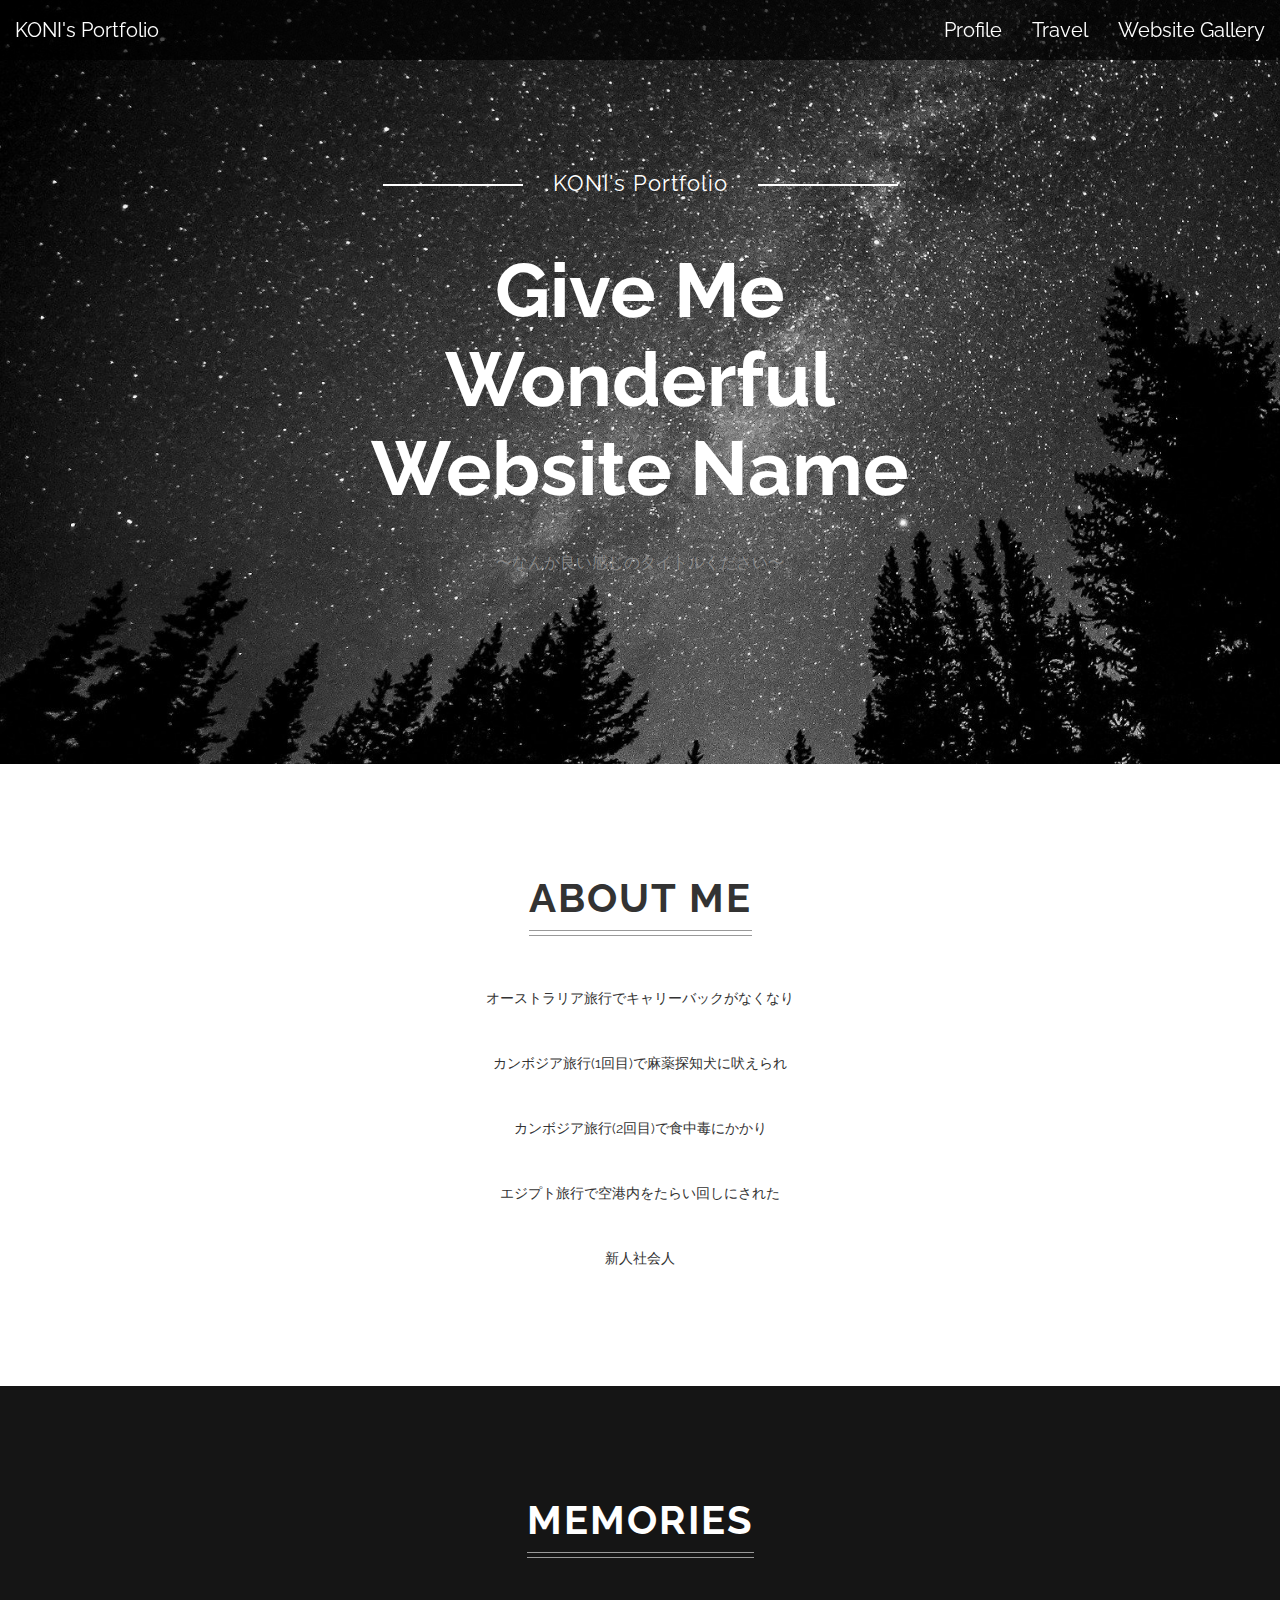
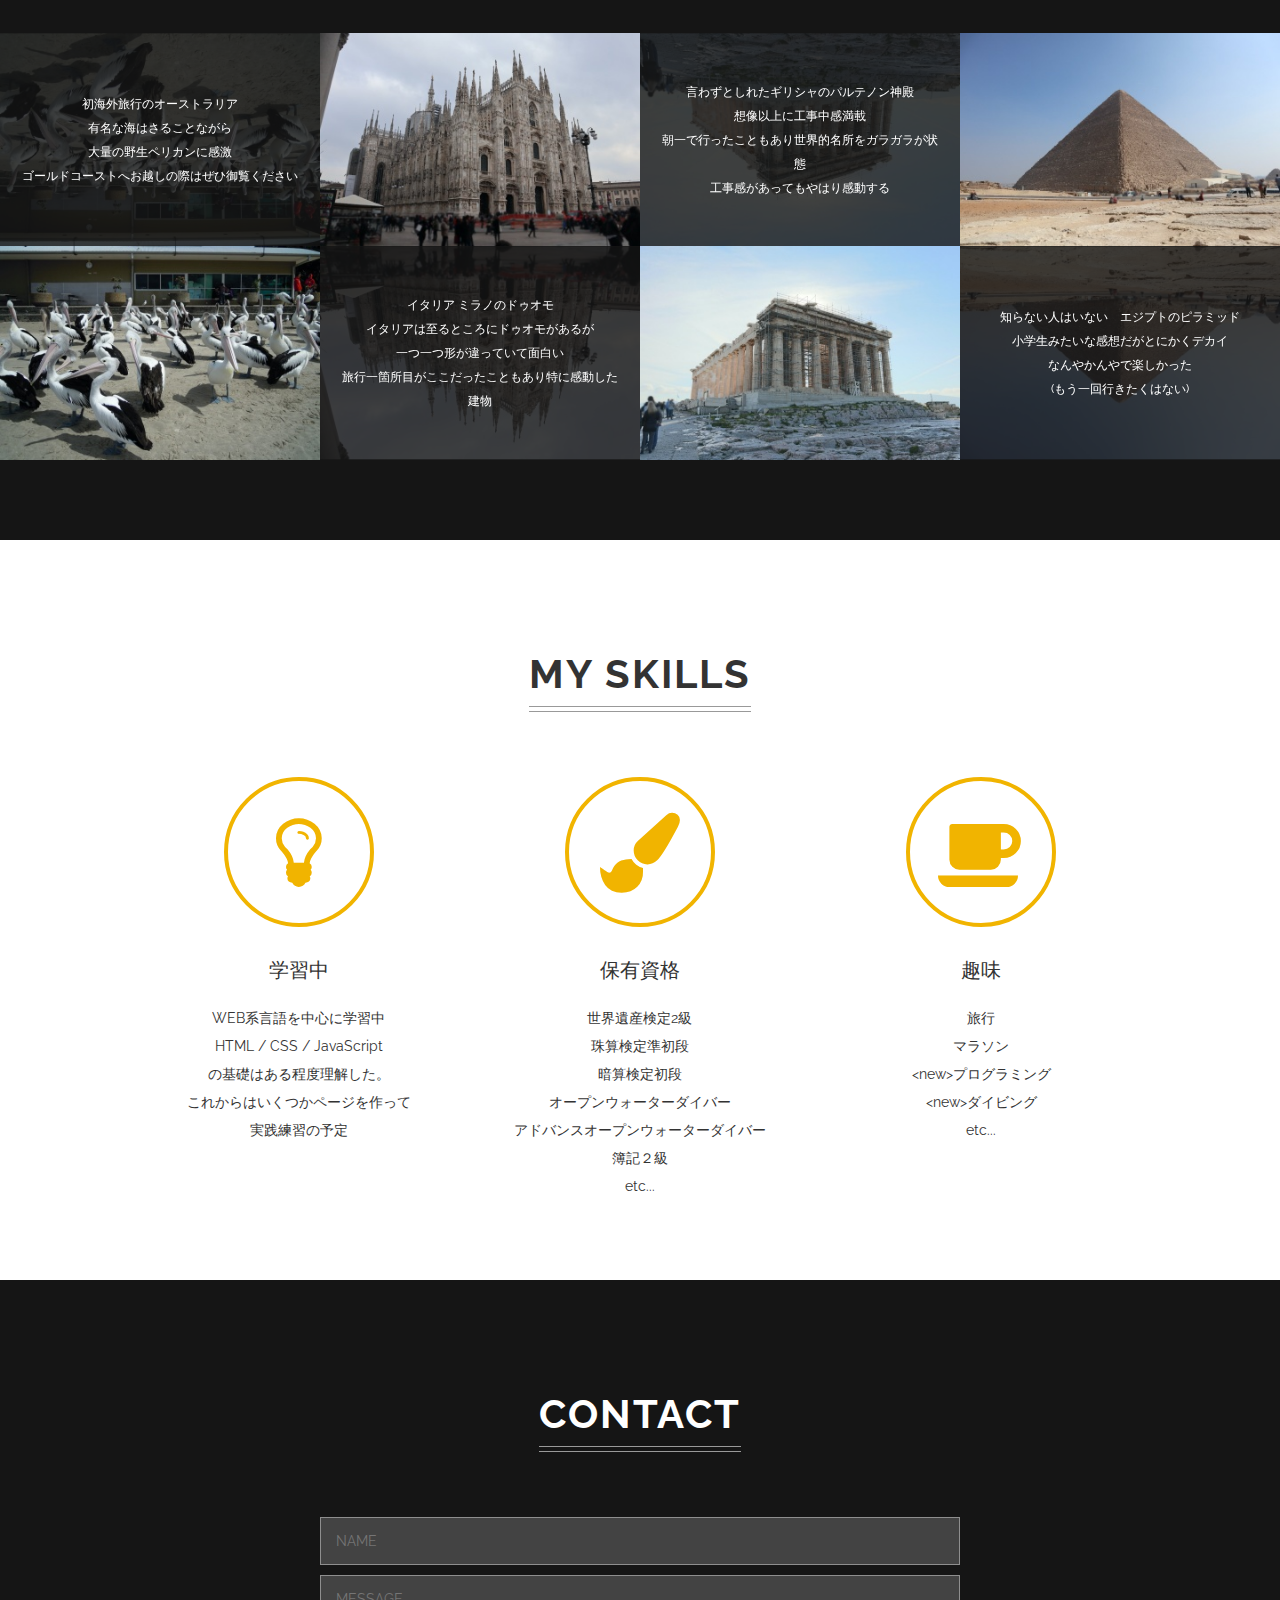
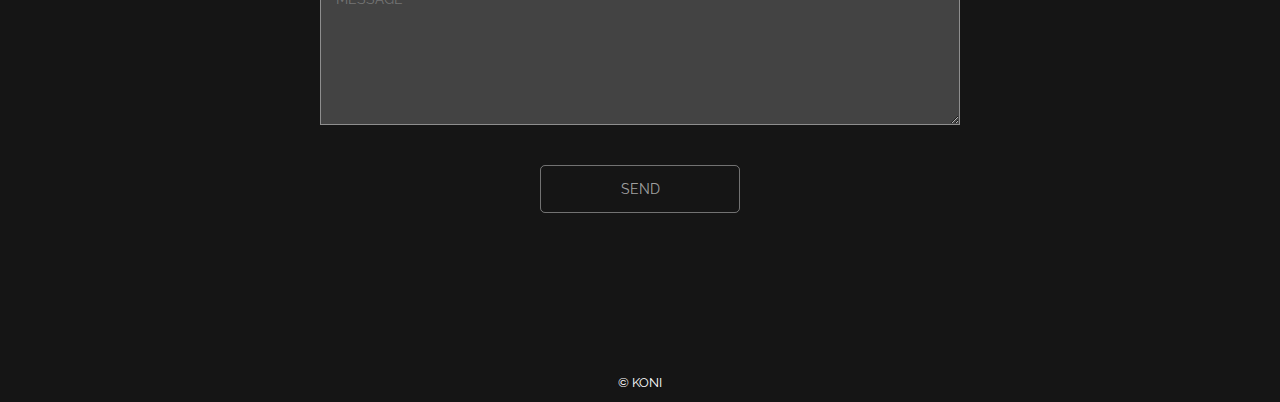
==== index.html @ f0a4b266 "Add files via upload" ====
<!DOCTYPE html>
<html lang="ja">

<head>
  <meta charset="UTF-8">
  <meta name="viewport" content="width=device-width, initial-scale=1.0">
  <title>KONI's Portfolio</title>
  <link rel="stylesheet" href="https://fonts.googleapis.com/css2?family=Raleway:wght@400;700&display=swap">
  <link rel="stylesheet" href="https://maxcdn.bootstrapcdn.com/font-awesome/4.3.0/css/font-awesome.min.css">
  <link rel="stylesheet" href="./css/normalize.css">
  <link rel="stylesheet" href="./css/style.css">
</head>

<body>
  <header class="header">
    <a class="title">KONI's Portfolio</a>
    <div class="menu">
    <a class="profile" href="#">Profile</a>
    <a class="profile" href="#">Travel</a>
    <a class="profile" href="#">Website Gallery</a>
  </div>
  </header>
  <div class="page-title">
    <p class="site-title-sub">KONI's Portfolio</p>
    <h1 class="site-title">Give Me<br>Wonderful<br>Website Name</h1>
    <p class="site-description">〜なんか良い感じのタイトルください〜</p>
  </div>
  <section class="about" id="about">
    <h2 class="heading">ABOUT ME</h2>
    <p class="about-text">オーストラリア旅行でキャリーバックがなくなり</p>
    <p class="about-text">カンボジア旅行(1回目)で麻薬探知犬に吠えられ</p>
    <p class="about-text">カンボジア旅行(2回目)で食中毒にかかり</p>
    <p class="about-text">エジプト旅行で空港内をたらい回しにされた</p>
    <p class="about-text">新人社会人</p>
  </section>
  <section class="works">
    <h2 class="heading">MEMORIES</h2>
    <div class="works-wrapper">
      <div class="work-box australia">
        <img class="work-image" src="images/m-au.jpeg" alt="制作事例1">
        <div class="work-description">
          <div class="work-description-inner">
            <p class="work-text">
              初海外旅行のオーストラリア<br>
              有名な海はさることながら<br>
              大量の野生ペリカンに感激<br>
              ゴールドコーストへお越しの際はぜひ御覧ください
            </p>
          </div>
        </div>
      </div>
      <div class="work-box italy">
        <img class="work-image" src="images/m-it.jpeg" alt="制作事例1">
        <div class="work-description">
          <div class="work-description-inner">
            <p class="work-text">
              イタリア ミラノのドゥオモ<br>
              イタリアは至るところにドゥオモがあるが<br>
              一つ一つ形が違っていて面白い<br>
              旅行一箇所目がここだったこともあり特に感動した建物
            </p>
          </div>
        </div>
      </div>
      <div class="work-box greece">
        <img class="work-image" src="images/m-gr.jpeg" alt="制作事例1">
        <div class="work-description">
          <div class="work-description-inner">
            <p class="work-text">
              言わずとしれたギリシャのパルテノン神殿<br>
              想像以上に工事中感満載<br>
              朝一で行ったこともあり世界的名所をガラガラが状態<br>
              工事感があってもやはり感動する
            </p>
          </div>
        </div>
      </div>
      <div class="work-box egypt">
        <img class="work-image" src="images/m-eg.jpeg" alt="制作事例1">
        <div class="work-description">
          <div class="work-description-inner">
            <p class="work-text">
              知らない人はいない　エジプトのピラミッド<br>
              小学生みたいな感想だがとにかくデカイ<br>
              なんやかんやで楽しかった<br>
              (もう一回行きたくはない)
            </p>
          </div>
        </div>
      </div>
    </div>
  </section>
  <section class="skills">
    <h2 class="heading">MY SKILLS</h2>
    <div class="skills-wrapper">
      <div class="skill-box">
        <i class="skill-icon fa fa-lightbulb-o"></i>
        <div class="skill-title">学習中</div>
        <p class="skill-text">
          WEB系言語を中心に学習中<br>
          HTML / CSS / JavaScript<br>
          の基礎はある程度理解した。<br>
          これからはいくつかページを作って<br>
          実践練習の予定
        </p>
      </div>
      <div class="skill-box">
        <i class="skill-icon fa fa-paint-brush"></i>
        <div class="skill-title">保有資格</div>
        <p class="skill-text">
          世界遺産検定2級<br>
          珠算検定準初段<br>
          暗算検定初段<br>
          オープンウォーターダイバー<br>
          アドバンスオープンウォーターダイバー<br>
          簿記２級<br>
          etc...
        </p>
      </div>
      <div class="skill-box">
        <i class="skill-icon fa fa-coffee"></i>
        <div class="skill-title">趣味</div>
        <p class="skill-text">
          旅行<br>
          マラソン<br>
          &lt;new&gt;プログラミング<br>
          &lt;new&gt;ダイビング<br>
          etc...
        </p>
      </div>
    </div>
  </section>
  <section class="contact" id="contact">
    <h2 class="heading">CONTACT</h2>
    <form class="contact-form">
      <input type="text" name="name" placeholder="NAME">
      <textarea name="message" placeholder="MESSAGE"></textarea>
      <input type="submit" value="SEND">
    </form>
  </section>
  <footer class="footer">
    © KONI
  </footer>
  <script src="lib/placeholders.min.js"></script>
</body>

</html>
---- css/style.css ----
@charset "UTF-8";

html {
  font-size: 62.5%;
}

body {
  background: #151515 url('../images/bg.jpg') no-repeat fixed left bottom;
  background-size: cover;
  color: #fff;
  text-align: center;
  font-size: 1.4rem;
  font-family: 'Raleway', "Hiragino Kaku Gothic ProN", Meiryo, sans-serif;
}

*, *::before, *::after {
  box-sizing: border-box;
}

.header {
  display: block;
  position: fixed;
  width: 100%;
  background-color: rgba(0, 0, 0, 0.7);
  color: #ffffff;
  z-index: 1;
}
.header a{
  display: block;
  float:left;
  font-size: 2rem;
  color: #ffffff;
  text-decoration: none;
  margin: auto 10px;
  padding: 5px 5px;
  line-height: 50px;
  vertical-align: middle;
}

.header a:hover{
  background-color: rgba(255, 255, 255, 0.7);
}

.header .menu{
  float: right;
}

.header .title{
  float: left;
}

.page-title {
  padding: 170px 30px 80px;
}

.site-title-sub {
  margin: 0 0 30px;
  letter-spacing: 1px;
  font-size: 2.2rem;
}

.site-title-sub::before,
.site-title-sub::after {
  content: "";
  display: inline-block;
  width: 140px;
  height: 2px;
  margin: 0 30px;
  background-color: #fff;
  vertical-align: middle;
}

.site-title {
  margin: 50px 0 40px;
  font-size: 7.6rem;
}

.site-description {
  margin-bottom: 110px;
  color: #888;
  font-size: 1.6rem;
}

.button {
  display: inline-block;
  width: 200px;
  padding: 20px;
  border-radius: 4px;
  background-color: #afa58d;
  color: #fff;
  text-decoration: none;
  letter-spacing: 1px;
  font-size: 1.2rem;
}

.button:hover {
  opacity: 0.9;
}

.about {
  padding: 80px 30px;
  background-color: #fff;
  color: #333;
}

.heading {
  position: relative;
  display: inline-block;
  margin: 30px 0 15px;
  padding-bottom: 15px;
  letter-spacing: 2px;
  font-size: 4rem;
}

.heading::before,
.heading::after {
  content: "";
  position: absolute;
  right: 0;
  bottom: 0;
  left: 0;
  border-bottom: 1px solid #999;
}

.heading::before {
  bottom: 5px;
}

.about-text {
  margin: 30px 0;
  line-height: 2.5;
}

.works {
  /*background-color: #383634;*/
  padding: 80px 0;
}

.works-wrapper {
  display: table;
  width: 100%;
  margin-top: 60px;
  table-layout: fixed;
}

.work-box {
  position: relative;
  display: table-cell;
}

.work-image {
  display: block;
  width: 100%;
  margin: 0 0 66.6666%;
}

.work-box::after {
  content: "";
  position: absolute;
  top: 50%;
  left: 0;
  width: 100%;
  height: 50%;
  background: no-repeat;
  background-size: 100% 100%;
  opacity: 0.2;
  transform: scaleY(-1);
}

.work-box.australia::after {
  background-image: url("../images/m-au.jpeg");
}

.work-box.italy::after {
  background-image: url("../images/m-it.jpeg");
}

.work-box.greece::after {
  background-image: url("../images/m-gr.jpeg");
}

.work-box.egypt::after {
  background-image: url("../images/m-eg.jpeg");
}

.work-box:nth-child(2n+1) .work-image {
  margin: 60% 0 0;
}

.work-box:nth-child(2n+1) .work-description,
.work-box:nth-child(2n+1)::after {
  top: 0;
}

.work-description {
  position: absolute;
  top: 50%;
  left: 0;
  z-index: 1;
  width: 100%;
  height: 50%;
  overflow-y: auto;
}

.work-description-inner {
  display: table;
  width: 100%;
  height: 100%;
  padding: 20px;
}

.work-text {
  display: table-cell;
  vertical-align: middle;
  font-size: 1.2rem;
  line-height: 2;
}

.work-text .button {
  width: 60%;
  margin-top: 20px;
  padding: 3px;
}

.button-ghost {
  border: 1px solid #fff;
  background-color: rgba(255, 255, 255, 0.15);
}

.skills {
  padding: 80px 0;
  background-color: #fff;
  color: #333;
}

.skills-wrapper {
  display: table;
  width: 80%;
  margin: 50px auto 0;
  table-layout: fixed;
}

.skill-box {
  display: table-cell;
}

.skill-icon {
  width: 150px;
  height: 150px;
  margin-bottom: 30px;
  border: 4px solid;
  border-radius: 50%;
  color: #f1b400;
  font-size: 8rem;
  line-height: 142px;
}

.skill-title {
  margin: 0 20px 20px;
  font-size: 2rem;
}

.skill-text {
  margin: 0 20px;
  line-height: 2;
}

.contact {
  padding: 80px 0 150px;
}

.contact-form {
  width: 50%;
  margin: 50px auto 0;
}

.contact-form input[type=text],
.contact-form textarea {
  display: block;
  width: 100%;
  margin-bottom: 10px;
  padding: 15px;
  outline: none;
  border: 1px solid rgba(255, 255, 255, 0.4);
  border-radius: 0;
  background-color: rgba(255, 255, 255, 0.2);
  color: #fff;
}

.contact-form input[type=text]:focus,
.contact-form textarea:focus {
  box-shadow: 0 0 8px rgba(255, 255, 255, 0.5) inset;
}

.contact-form textarea {
  height: 150px;
}

.contact-form input[type=submit] {
  display: block;
  width: 200px;
  margin: 40px auto 0;
  padding: 15px;
  border: 1px solid rgba(255, 255, 255, 0.4);
  border-radius: 5px;
  background-color: transparent;
  color: rgba(255, 255, 255, 0.6);
  cursor: pointer;
}

.contact-form input[type=submit]:hover {
  background-color: rgba(255, 255, 255, 0.05);
}

.footer {
  padding: 12px 0;
  font-size: 1.3rem;
}

@media (max-width: 1024px) {
  body {
    background-image: none;
  }
}

@media(max-width: 768px) {
  body {
    font-size: 1.3rem;
  }
  .header a{
    font-size: 1.4rem;
    margin: auto 2px;
    padding: 2px 3px;
    line-height: 30px;
  }

/*
.header {
  display: block;
  position: fixed;
  width: 100%;
  background-color: rgba(0, 0, 0, 0.7);
  color: #ffffff;
  z-index: 1;
}
.header a{
  display: block;
  float:left;
  font-size: 2rem;
  color: #ffffff;
  text-decoration: none;
  margin: auto 10px;
  padding: 5px 5px;
  line-height: 50px;
  vertical-align: middle;
}

.header a:hover{
  background-color: rgba(255, 255, 255, 0.7);
}

.header .menu{
  float: right;
}

.header .title{
  float: left;
}
  */

  .heading {
    margin-top: 20px;
    font-size: 2.5rem;
  }

  .site-title-sub::before,
  .site-title-sub::after {
    display: block;
    width: 80%;
    margin: 10px auto;
  }

  .site-title-sub {
    font-size: 1.7rem;
  }

  .site-title {
    margin-top: 35px;
    font-size: 4rem;
  }

  .page-title {
    padding-top: 60px;
  }

  .button:hover {
    opacity: 1;
  }

  .heading {
    font-size: 2.5rem;
  }

  .body {
    font-size: 1.3rem;
  }

  .about-text {
    line-height: 1.8;
  }

  .works-wrapper,
  .work-box {
    display: block;
  }

  .work-image {
    display: none;
  }

  .work-description {
    position: relative;
  }

  .work-box::after {
    top: 0;
    height: 100%;
    background-size: cover;
    transform: none;
  }

  .skills-wrapper,
  .skill-box {
    display: block;
  }

  .skill-icon {
    width: 100px;
    height: 100px;
    font-size: 5rem;
    line-height: 92px;
  }

  .skill-box {
    margin: 40px auto;
  }

  .skill-text {
    margin: 0;
  }

  .contact-form {
    width: 80%;
  }

  .contact {
    padding-bottom: 80px;
  }
}
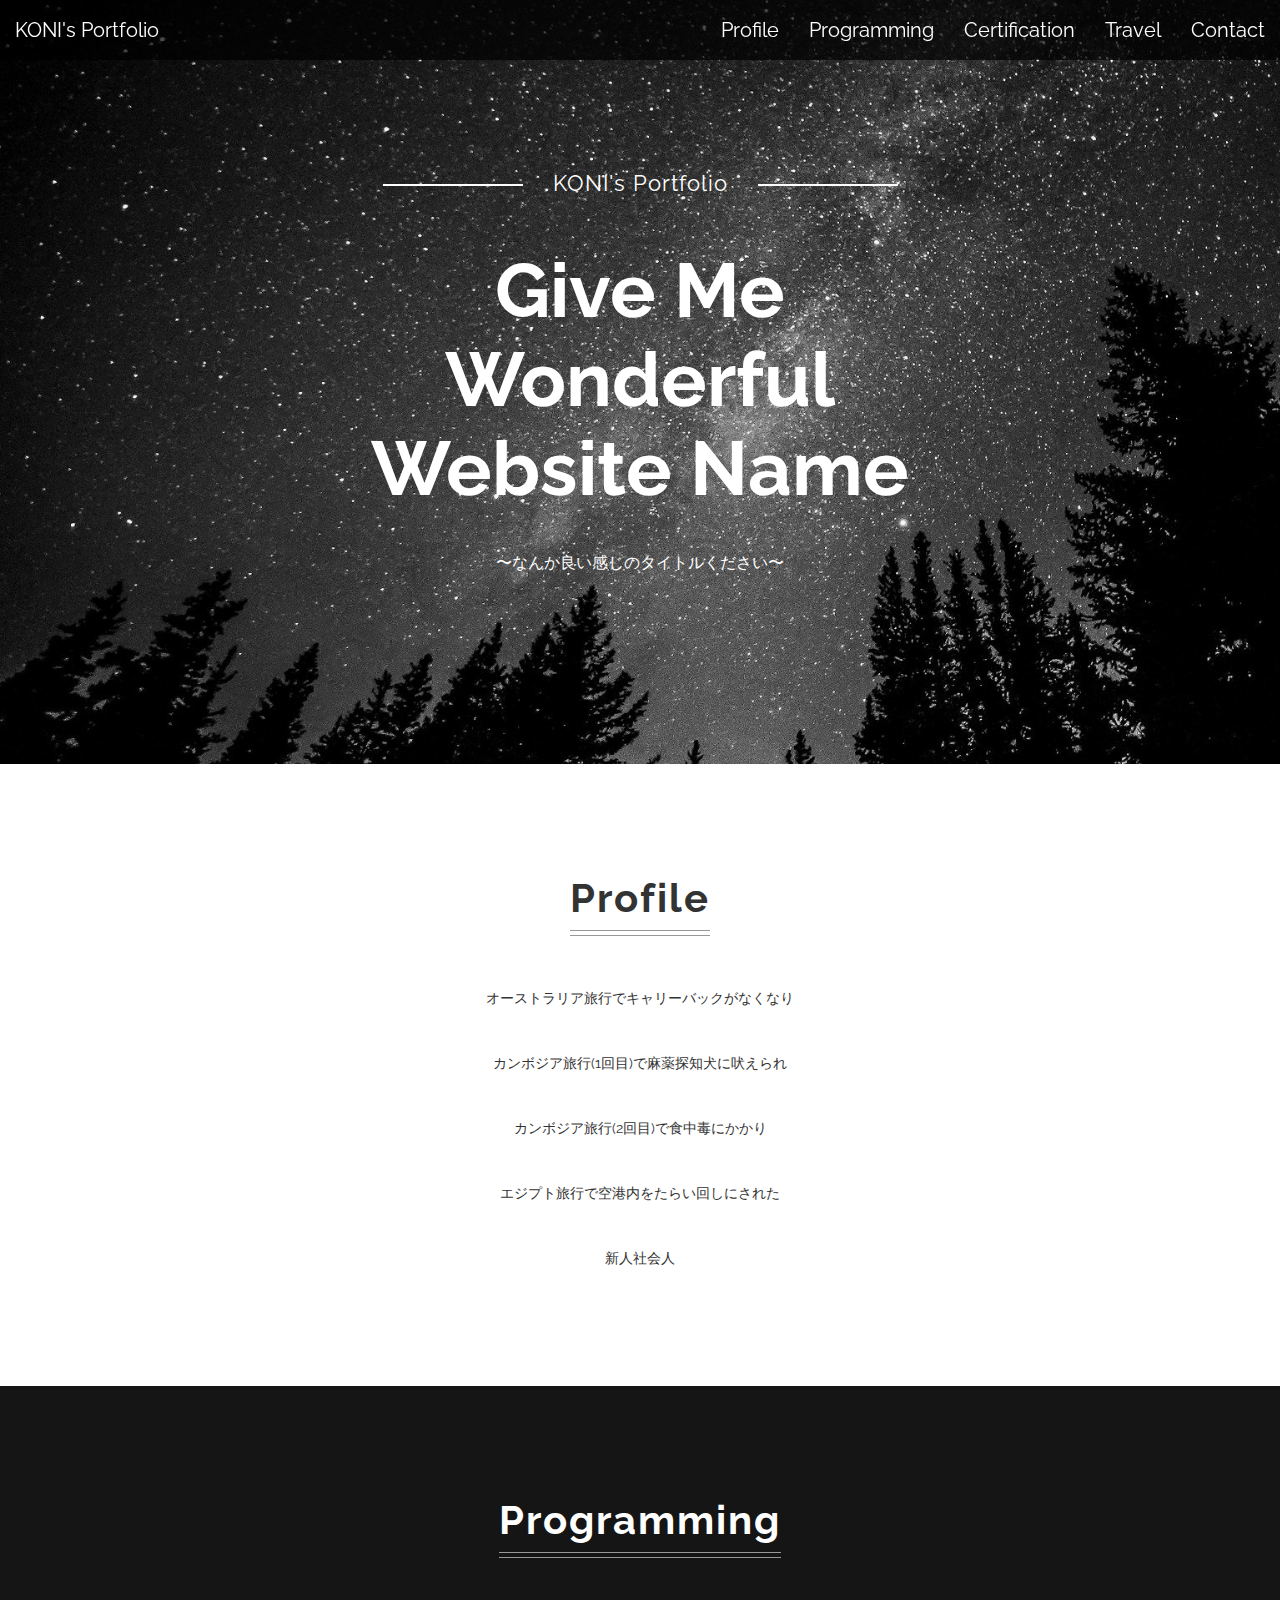
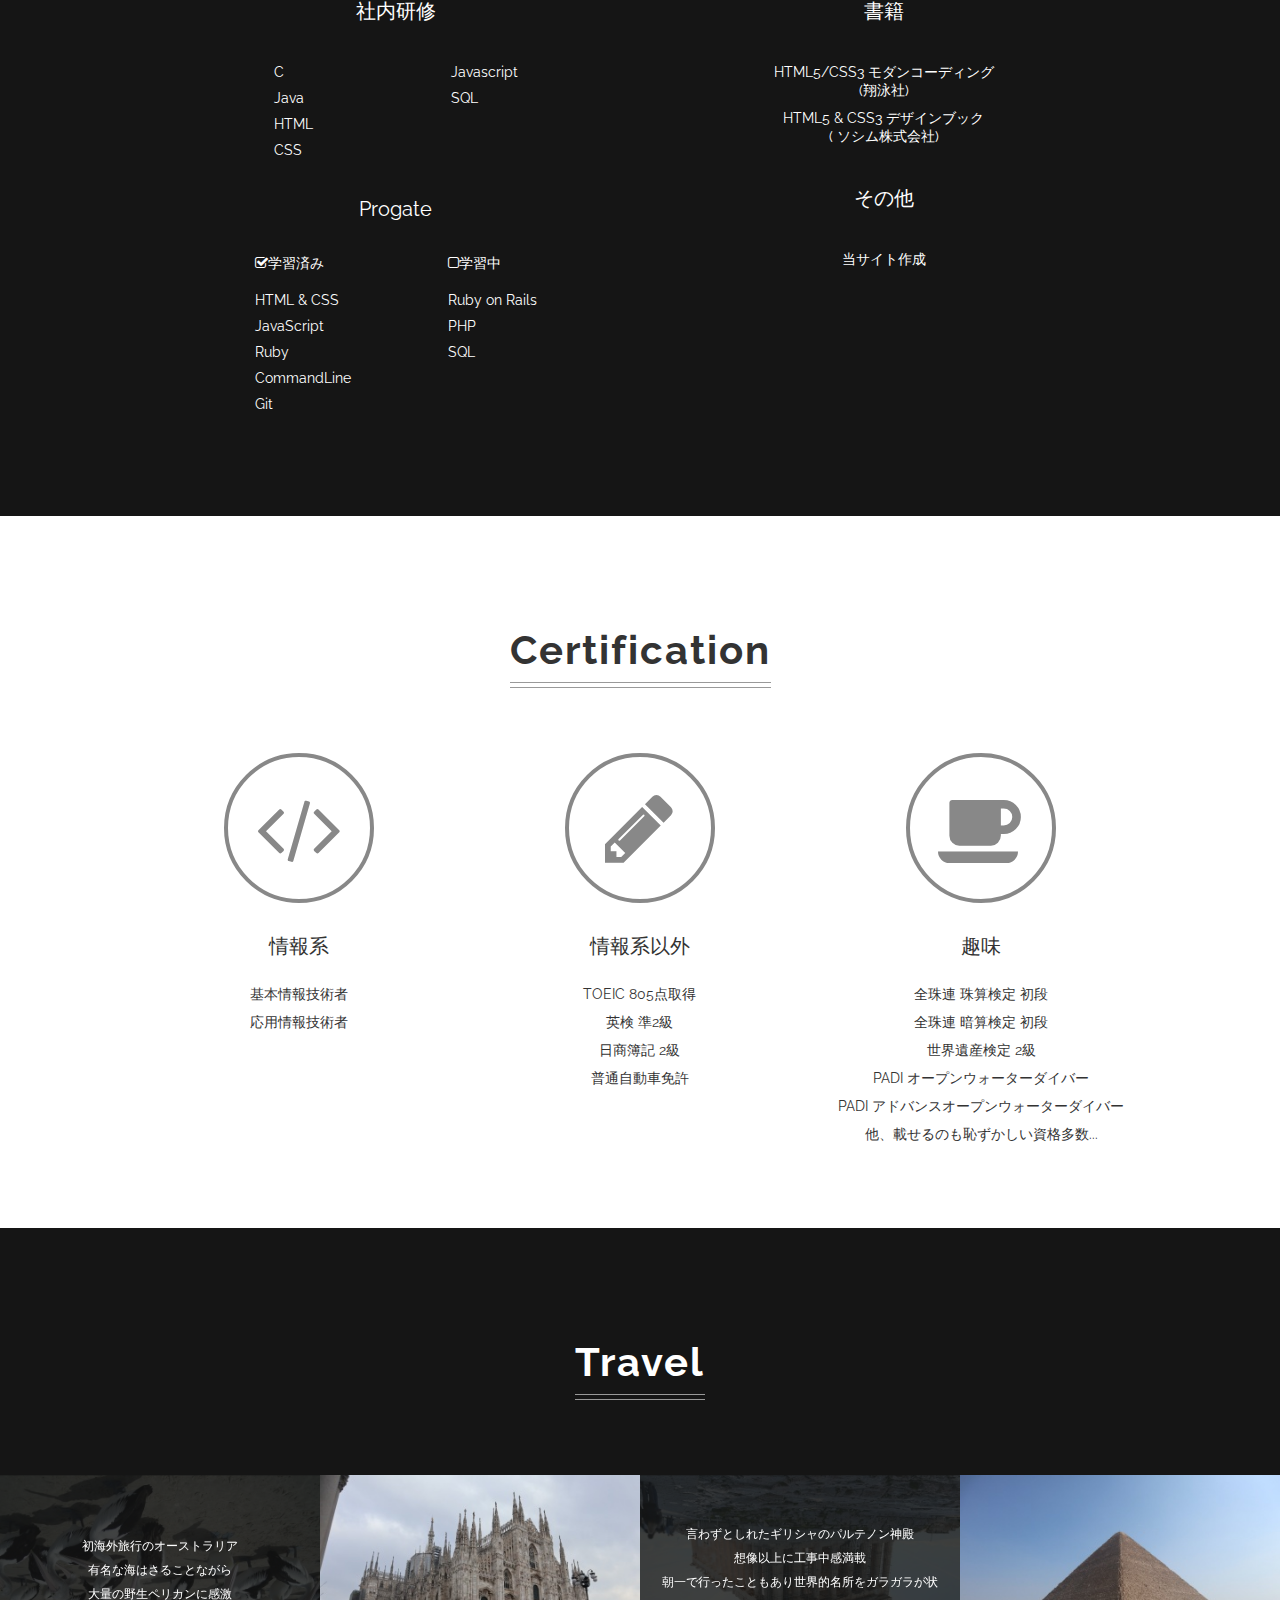
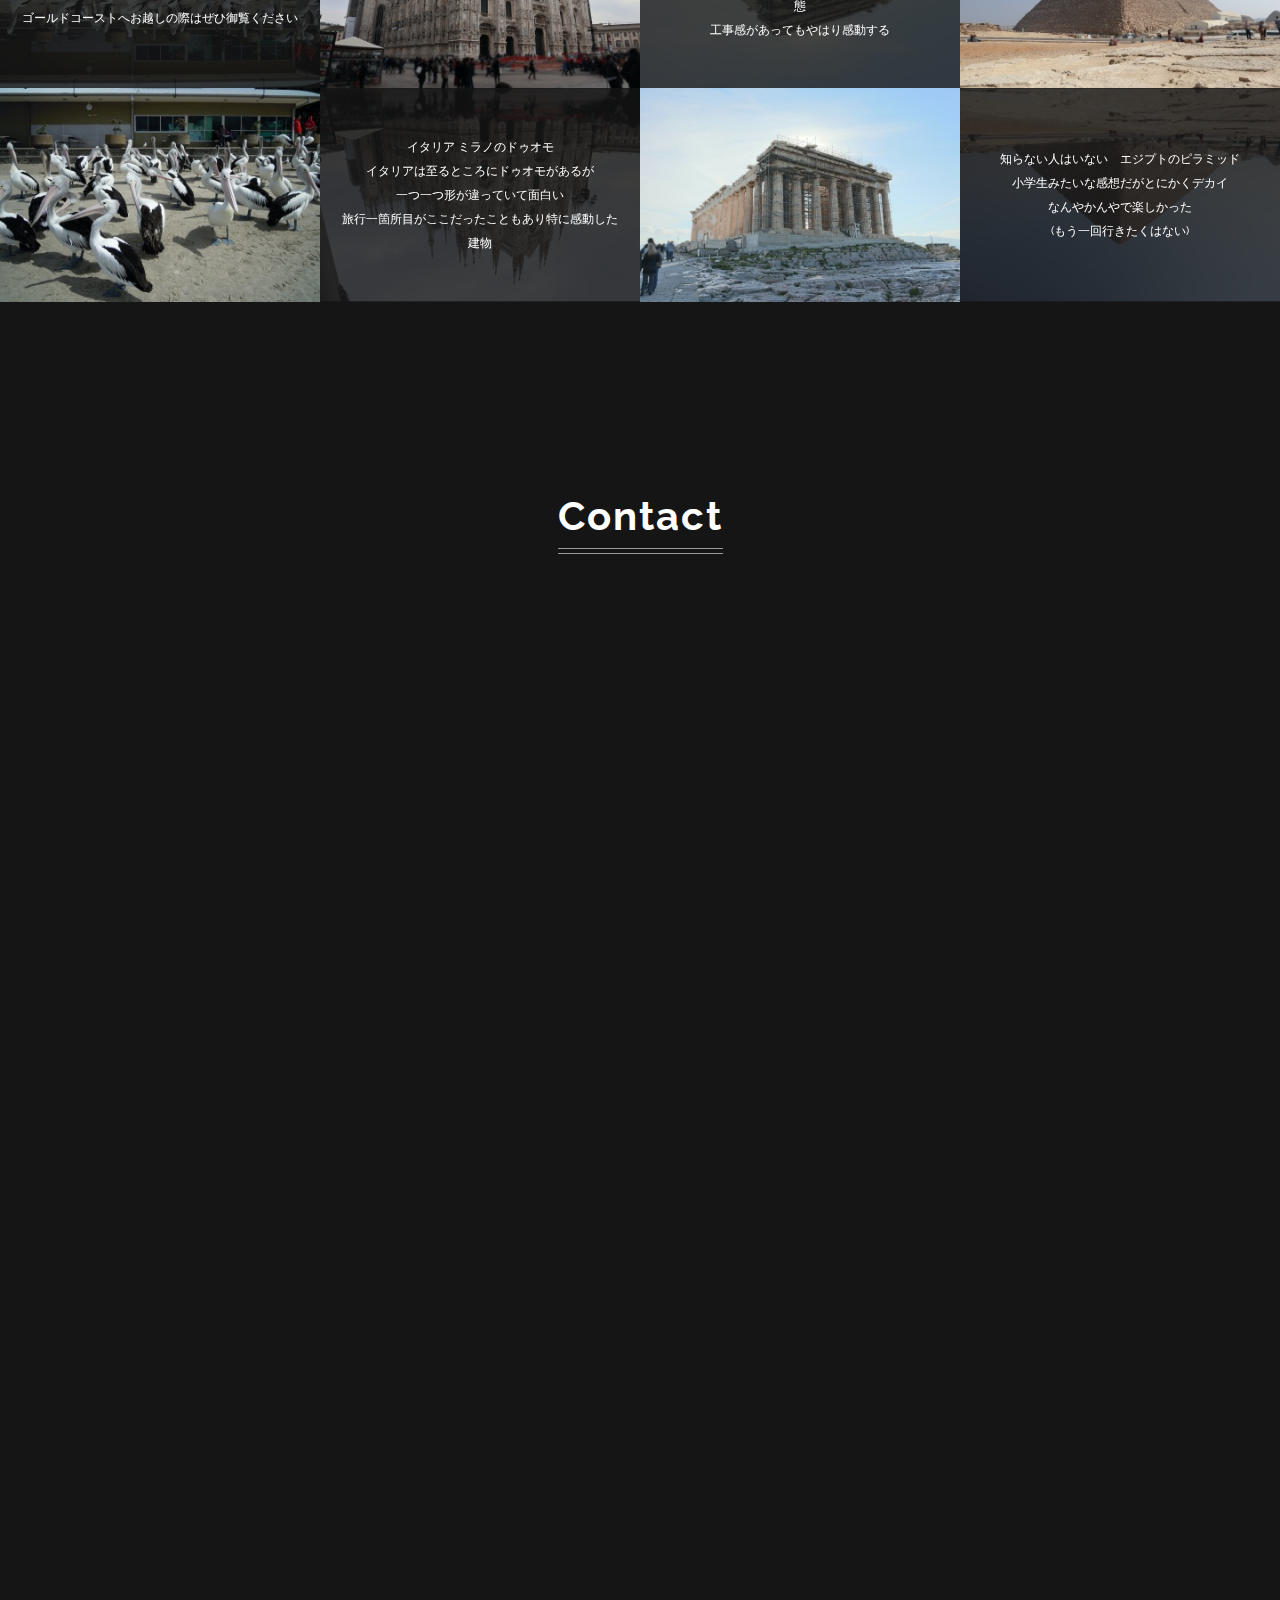
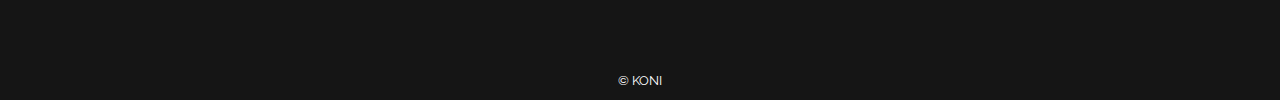
==== commit bb5de24d: "Add files via upload" ====
--- a/index.html
+++ b/index.html
@@ -13,12 +13,14 @@
 
 <body>
   <header class="header">
-    <a class="title">KONI's Portfolio</a>
+    <a class="title" href="#">KONI's Portfolio</a>
     <div class="menu">
-    <a class="profile" href="#">Profile</a>
-    <a class="profile" href="#">Travel</a>
-    <a class="profile" href="#">Website Gallery</a>
-  </div>
+      <a class="profile" href="./maintenance/maintenance.html">Profile</a>
+      <a class="profile" href="./maintenance/maintenance.html">Programming</a>
+      <a class="profile" href="./maintenance/maintenance.html">Certification</a>
+      <a class="profile" href="./travel/travel.html">Travel</a>
+      <a class="profile" href="./maintenance/maintenance.html">Contact</a>
+    </div>
   </header>
   <div class="page-title">
     <p class="site-title-sub">KONI's Portfolio</p>
@@ -26,21 +28,118 @@
     <p class="site-description">〜なんか良い感じのタイトルください〜</p>
   </div>
   <section class="about" id="about">
-    <h2 class="heading">ABOUT ME</h2>
+    <h2 class="heading">Profile</h2>
     <p class="about-text">オーストラリア旅行でキャリーバックがなくなり</p>
     <p class="about-text">カンボジア旅行(1回目)で麻薬探知犬に吠えられ</p>
     <p class="about-text">カンボジア旅行(2回目)で食中毒にかかり</p>
     <p class="about-text">エジプト旅行で空港内をたらい回しにされた</p>
     <p class="about-text">新人社会人</p>
   </section>
-  <section class="works">
-    <h2 class="heading">MEMORIES</h2>
-    <div class="works-wrapper">
-      <div class="work-box australia">
-        <img class="work-image" src="images/m-au.jpeg" alt="制作事例1">
-        <div class="work-description">
-          <div class="work-description-inner">
-            <p class="work-text">
+
+  <section class="prog">
+    <h2 class="heading">Programming</h2>
+    <!--
+    <p class="prog"-text"></i>大学の授業(HTML&Javascriptを2コマ(6時間)程度)</p>
+    <p class="prog"-text"></i>大学院の研究(Fortran)</p>
+    -->
+    <div class="prog-wrapper">
+      <div class="prog-1">
+        <p class="prog-heading">社内研修</p>
+        <div class="prog-2">
+          <div class="prog-3">
+            <ul>
+              <li>C</li>
+              <li>Java</li>
+              <li>HTML</li>
+              <li>CSS</li>
+            </ul>
+          </div>
+          <div class="prog-3">
+            <ul>
+              <li>Javascript</li>
+              <li>SQL</li>
+            </ul>
+          </div>
+        </div>
+        <p class="prog-heading">Progate</p>
+        <div class="prog-2">
+          <div class="prog-3">
+            <p class="progate-heading"><i class="fa fa-check-square-o" aria-hidden="true"></i>学習済み</p>
+            <ul>
+              <li>HTML & CSS</li>
+              <li>JavaScript</li>
+              <li>Ruby</li>
+              <li>CommandLine</li>
+              <li>Git</li>
+            </ul>
+          </div>
+          <div class="prog-3">
+            <p class="progate-heading"><i class="fa fa-square-o" aria-hidden="true"></i>学習中</p>
+            <ul>
+              <li>Ruby on Rails</li>
+              <li>PHP</li>
+              <li>SQL</li>
+            </ul>
+          </div>
+        </div>
+      </div>
+      <div class="prog-1">
+        <p class="prog-heading">書籍</p>
+        <ul class="prog-list">
+          <li>HTML5/CSS3 モダンコーディング <br>(翔泳社)</li>
+          <li>HTML5 & CSS3 デザインブック <br>( ソシム株式会社)</li>
+        </ul>
+        <p class="prog-heading">その他</p>
+        <ul class="prog-list">
+          <li>当サイト作成</li>
+        </ul>
+      </div>
+    </div>
+  </section>
+
+  <section class="certifications">
+    <h2 class="heading">Certification</h2>
+    <div class="certifications-wrapper">
+      <div class="certification-box">
+        <i class="certification-icon fa fa-code" aria-hidden="true"></i>
+        <div class="certification-title">情報系</div>
+        <p class="certification-text">
+          基本情報技術者<br>
+          応用情報技術者
+        </p>
+      </div>
+      <div class="certification-box">
+        <i class="certification-icon fa fa-pencil" aria-hidden="true"></i>
+        <div class="certification-title">情報系以外</div>
+        <p class="certification-text">
+          TOEIC 805点取得<br>
+          英検 準2級<br>
+          日商簿記 2級<br>
+          普通自動車免許
+        </p>
+      </div>
+      <div class="certification-box">
+        <i class="certification-icon fa fa-coffee"></i>
+        <div class="certification-title">趣味</div>
+        <p class="certification-text">
+          全珠連 珠算検定 初段<br>
+          全珠連 暗算検定 初段<br>
+          世界遺産検定 2級<br>
+          PADI オープンウォーターダイバー<br>
+          PADI アドバンスオープンウォーターダイバー<br>
+          他、載せるのも恥ずかしい資格多数...
+        </p>
+      </div>
+    </div>
+  </section>
+  <section class="travels">
+    <h2 class="heading">Travel</h2>
+    <div class="travels-wrapper">
+      <div class="travel-box australia">
+        <img class="travel-image" src="images/m-au.jpeg" alt="制作事例1">
+        <div class="travel-description">
+          <div class="travel-description-inner">
+            <p class="travel-text">
               初海外旅行のオーストラリア<br>
               有名な海はさることながら<br>
               大量の野生ペリカンに感激<br>
@@ -49,11 +148,11 @@
           </div>
         </div>
       </div>
-      <div class="work-box italy">
-        <img class="work-image" src="images/m-it.jpeg" alt="制作事例1">
-        <div class="work-description">
-          <div class="work-description-inner">
-            <p class="work-text">
+      <div class="travel-box italy">
+        <img class="travel-image" src="images/m-it.jpeg" alt="制作事例1">
+        <div class="travel-description">
+          <div class="travel-description-inner">
+            <p class="travel-text">
               イタリア ミラノのドゥオモ<br>
               イタリアは至るところにドゥオモがあるが<br>
               一つ一つ形が違っていて面白い<br>
@@ -62,11 +161,11 @@
           </div>
         </div>
       </div>
-      <div class="work-box greece">
-        <img class="work-image" src="images/m-gr.jpeg" alt="制作事例1">
-        <div class="work-description">
-          <div class="work-description-inner">
-            <p class="work-text">
+      <div class="travel-box greece">
+        <img class="travel-image" src="images/m-gr.jpeg" alt="制作事例1">
+        <div class="travel-description">
+          <div class="travel-description-inner">
+            <p class="travel-text">
               言わずとしれたギリシャのパルテノン神殿<br>
               想像以上に工事中感満載<br>
               朝一で行ったこともあり世界的名所をガラガラが状態<br>
@@ -75,11 +174,11 @@
           </div>
         </div>
       </div>
-      <div class="work-box egypt">
-        <img class="work-image" src="images/m-eg.jpeg" alt="制作事例1">
-        <div class="work-description">
-          <div class="work-description-inner">
-            <p class="work-text">
+      <div class="travel-box egypt">
+        <img class="travel-image" src="images/m-eg.jpeg" alt="制作事例1">
+        <div class="travel-description">
+          <div class="travel-description-inner">
+            <p class="travel-text">
               知らない人はいない　エジプトのピラミッド<br>
               小学生みたいな感想だがとにかくデカイ<br>
               なんやかんやで楽しかった<br>
@@ -90,53 +189,12 @@
       </div>
     </div>
   </section>
-  <section class="skills">
-    <h2 class="heading">MY SKILLS</h2>
-    <div class="skills-wrapper">
-      <div class="skill-box">
-        <i class="skill-icon fa fa-lightbulb-o"></i>
-        <div class="skill-title">学習中</div>
-        <p class="skill-text">
-          WEB系言語を中心に学習中<br>
-          HTML / CSS / JavaScript<br>
-          の基礎はある程度理解した。<br>
-          これからはいくつかページを作って<br>
-          実践練習の予定
-        </p>
-      </div>
-      <div class="skill-box">
-        <i class="skill-icon fa fa-paint-brush"></i>
-        <div class="skill-title">保有資格</div>
-        <p class="skill-text">
-          世界遺産検定2級<br>
-          珠算検定準初段<br>
-          暗算検定初段<br>
-          オープンウォーターダイバー<br>
-          アドバンスオープンウォーターダイバー<br>
-          簿記２級<br>
-          etc...
-        </p>
-      </div>
-      <div class="skill-box">
-        <i class="skill-icon fa fa-coffee"></i>
-        <div class="skill-title">趣味</div>
-        <p class="skill-text">
-          旅行<br>
-          マラソン<br>
-          &lt;new&gt;プログラミング<br>
-          &lt;new&gt;ダイビング<br>
-          etc...
-        </p>
-      </div>
-    </div>
-  </section>
   <section class="contact" id="contact">
-    <h2 class="heading">CONTACT</h2>
-    <form class="contact-form">
-      <input type="text" name="name" placeholder="NAME">
-      <textarea name="message" placeholder="MESSAGE"></textarea>
-      <input type="submit" value="SEND">
-    </form>
+    <h2 class="heading">Contact</h2>
+    <div class="contact">
+      <iframe src="https://docs.google.com/forms/d/e/1FAIpQLScNVXJL58xj5JvBhXmRP2IQvzGPtMruCV2PTa9PiPIhz2b95g/viewform?embedded=true" width="100%" height="709" frameborder="0" marginheight="0" marginwidth="0">読み込んでいます…
+      </iframe>
+    </div>
   </section>
   <footer class="footer">
     © KONI
--- a/css/style.css
+++ b/css/style.css
@@ -25,9 +25,10 @@
   color: #ffffff;
   z-index: 1;
 }
-.header a{
+
+.header a {
   display: block;
-  float:left;
+  float: left;
   font-size: 2rem;
   color: #ffffff;
   text-decoration: none;
@@ -37,15 +38,15 @@
   vertical-align: middle;
 }
 
-.header a:hover{
+.header a:hover {
   background-color: rgba(255, 255, 255, 0.7);
 }
 
-.header .menu{
+.header .menu {
   float: right;
 }
 
-.header .title{
+.header .title {
   float: left;
 }
 
@@ -77,7 +78,7 @@
 
 .site-description {
   margin-bottom: 110px;
-  color: #888;
+  color: #fff;
   font-size: 1.6rem;
 }
 
@@ -131,30 +132,80 @@
   line-height: 2.5;
 }
 
-.works {
-  /*background-color: #383634;*/
+.prog{
+    padding: 80px 30px;
+}
+
+.prog-wrapper {
+  width: 80%;
+  display: flex;
+  justify-content: space-around;
+  margin: auto;
+  text-align: left;
+}
+
+.prog-1 {
+  width: 40%;
+  padding: 5px;
+  display: flex;
+  flex-direction: column;
+}
+
+.prog-heading{
+  text-align: center;
+}
+
+.prog-1 ul {
+  list-style: none;
+  padding: 0;
+}
+
+.prog-1 li {
+  padding: 5px 0;
+}
+
+.prog-heading {
+  font-size: 2rem;
+}
+
+.prog-2 {
+  display: flex;
+  flex-direction: row;
+  justify-content: space-around;
+}
+
+.prog-3 {
+  display: block;
+}
+
+.prog-list{
+  text-align: center;
+}
+
+
+.travels {
   padding: 80px 0;
 }
 
-.works-wrapper {
+.travels-wrapper {
   display: table;
   width: 100%;
   margin-top: 60px;
   table-layout: fixed;
 }
 
-.work-box {
+.travel-box {
   position: relative;
   display: table-cell;
 }
 
-.work-image {
+.travel-image {
   display: block;
   width: 100%;
   margin: 0 0 66.6666%;
 }
 
-.work-box::after {
+.travel-box::after {
   content: "";
   position: absolute;
   top: 50%;
@@ -167,32 +218,32 @@
   transform: scaleY(-1);
 }
 
-.work-box.australia::after {
+.travel-box.australia::after {
   background-image: url("../images/m-au.jpeg");
 }
 
-.work-box.italy::after {
+.travel-box.italy::after {
   background-image: url("../images/m-it.jpeg");
 }
 
-.work-box.greece::after {
+.travel-box.greece::after {
   background-image: url("../images/m-gr.jpeg");
 }
 
-.work-box.egypt::after {
+.travel-box.egypt::after {
   background-image: url("../images/m-eg.jpeg");
 }
 
-.work-box:nth-child(2n+1) .work-image {
+.travel-box:nth-child(2n+1) .travel-image {
   margin: 60% 0 0;
 }
 
-.work-box:nth-child(2n+1) .work-description,
-.work-box:nth-child(2n+1)::after {
+.travel-box:nth-child(2n+1) .travel-description,
+.travel-box:nth-child(2n+1)::after {
   top: 0;
 }
 
-.work-description {
+.travel-description {
   position: absolute;
   top: 50%;
   left: 0;
@@ -202,21 +253,21 @@
   overflow-y: auto;
 }
 
-.work-description-inner {
+.travel-description-inner {
   display: table;
   width: 100%;
   height: 100%;
   padding: 20px;
 }
 
-.work-text {
+.travel-text {
   display: table-cell;
   vertical-align: middle;
   font-size: 1.2rem;
   line-height: 2;
 }
 
-.work-text .button {
+.travel-text .button {
   width: 60%;
   margin-top: 20px;
   padding: 3px;
@@ -227,89 +278,47 @@
   background-color: rgba(255, 255, 255, 0.15);
 }
 
-.skills {
+.certifications {
   padding: 80px 0;
   background-color: #fff;
   color: #333;
 }
 
-.skills-wrapper {
+.certifications-wrapper {
   display: table;
   width: 80%;
   margin: 50px auto 0;
   table-layout: fixed;
 }
 
-.skill-box {
+.certification-box {
   display: table-cell;
 }
 
-.skill-icon {
+.certification-icon {
   width: 150px;
   height: 150px;
   margin-bottom: 30px;
   border: 4px solid;
   border-radius: 50%;
-  color: #f1b400;
+  color: #888;
   font-size: 8rem;
   line-height: 142px;
 }
 
-.skill-title {
+.certification-title {
   margin: 0 20px 20px;
   font-size: 2rem;
 }
 
-.skill-text {
+.certification-text {
   margin: 0 20px;
   line-height: 2;
 }
 
 .contact {
+  height: auto;
   padding: 80px 0 150px;
-}
-
-.contact-form {
-  width: 50%;
-  margin: 50px auto 0;
-}
-
-.contact-form input[type=text],
-.contact-form textarea {
-  display: block;
-  width: 100%;
-  margin-bottom: 10px;
-  padding: 15px;
-  outline: none;
-  border: 1px solid rgba(255, 255, 255, 0.4);
-  border-radius: 0;
-  background-color: rgba(255, 255, 255, 0.2);
-  color: #fff;
-}
-
-.contact-form input[type=text]:focus,
-.contact-form textarea:focus {
-  box-shadow: 0 0 8px rgba(255, 255, 255, 0.5) inset;
-}
-
-.contact-form textarea {
-  height: 150px;
-}
-
-.contact-form input[type=submit] {
-  display: block;
-  width: 200px;
-  margin: 40px auto 0;
-  padding: 15px;
-  border: 1px solid rgba(255, 255, 255, 0.4);
-  border-radius: 5px;
-  background-color: transparent;
-  color: rgba(255, 255, 255, 0.6);
-  cursor: pointer;
-}
-
-.contact-form input[type=submit]:hover {
-  background-color: rgba(255, 255, 255, 0.05);
 }
 
 .footer {
@@ -327,46 +336,13 @@
   body {
     font-size: 1.3rem;
   }
-  .header a{
+
+  .header a {
     font-size: 1.4rem;
     margin: auto 2px;
     padding: 2px 3px;
     line-height: 30px;
   }
-
-/*
-.header {
-  display: block;
-  position: fixed;
-  width: 100%;
-  background-color: rgba(0, 0, 0, 0.7);
-  color: #ffffff;
-  z-index: 1;
-}
-.header a{
-  display: block;
-  float:left;
-  font-size: 2rem;
-  color: #ffffff;
-  text-decoration: none;
-  margin: auto 10px;
-  padding: 5px 5px;
-  line-height: 50px;
-  vertical-align: middle;
-}
-
-.header a:hover{
-  background-color: rgba(255, 255, 255, 0.7);
-}
-
-.header .menu{
-  float: right;
-}
-
-.header .title{
-  float: left;
-}
-  */
 
   .heading {
     margin-top: 20px;
@@ -409,43 +385,51 @@
     line-height: 1.8;
   }
 
-  .works-wrapper,
-  .work-box {
+  .prog-wrapper{
+    flex-direction: column;
+  }
+
+  .prog-1{
+        width: 100%;
+  }
+
+  .travels-wrapper,
+  .travel-box {
     display: block;
   }
 
-  .work-image {
+  .travel-image {
     display: none;
   }
 
-  .work-description {
+  .travel-description {
     position: relative;
   }
 
-  .work-box::after {
+  .travel-box::after {
     top: 0;
     height: 100%;
     background-size: cover;
     transform: none;
   }
 
-  .skills-wrapper,
-  .skill-box {
+  .certifications-wrapper,
+  .certification-box {
     display: block;
   }
 
-  .skill-icon {
+  .certification-icon {
     width: 100px;
     height: 100px;
     font-size: 5rem;
     line-height: 92px;
   }
 
-  .skill-box {
+  .certification-box {
     margin: 40px auto;
   }
 
-  .skill-text {
+  .certification-text {
     margin: 0;
   }
 
@@ -456,4 +440,8 @@
   .contact {
     padding-bottom: 80px;
   }
-}
+
+  .iframe{
+    width: 10px;
+  }
+}
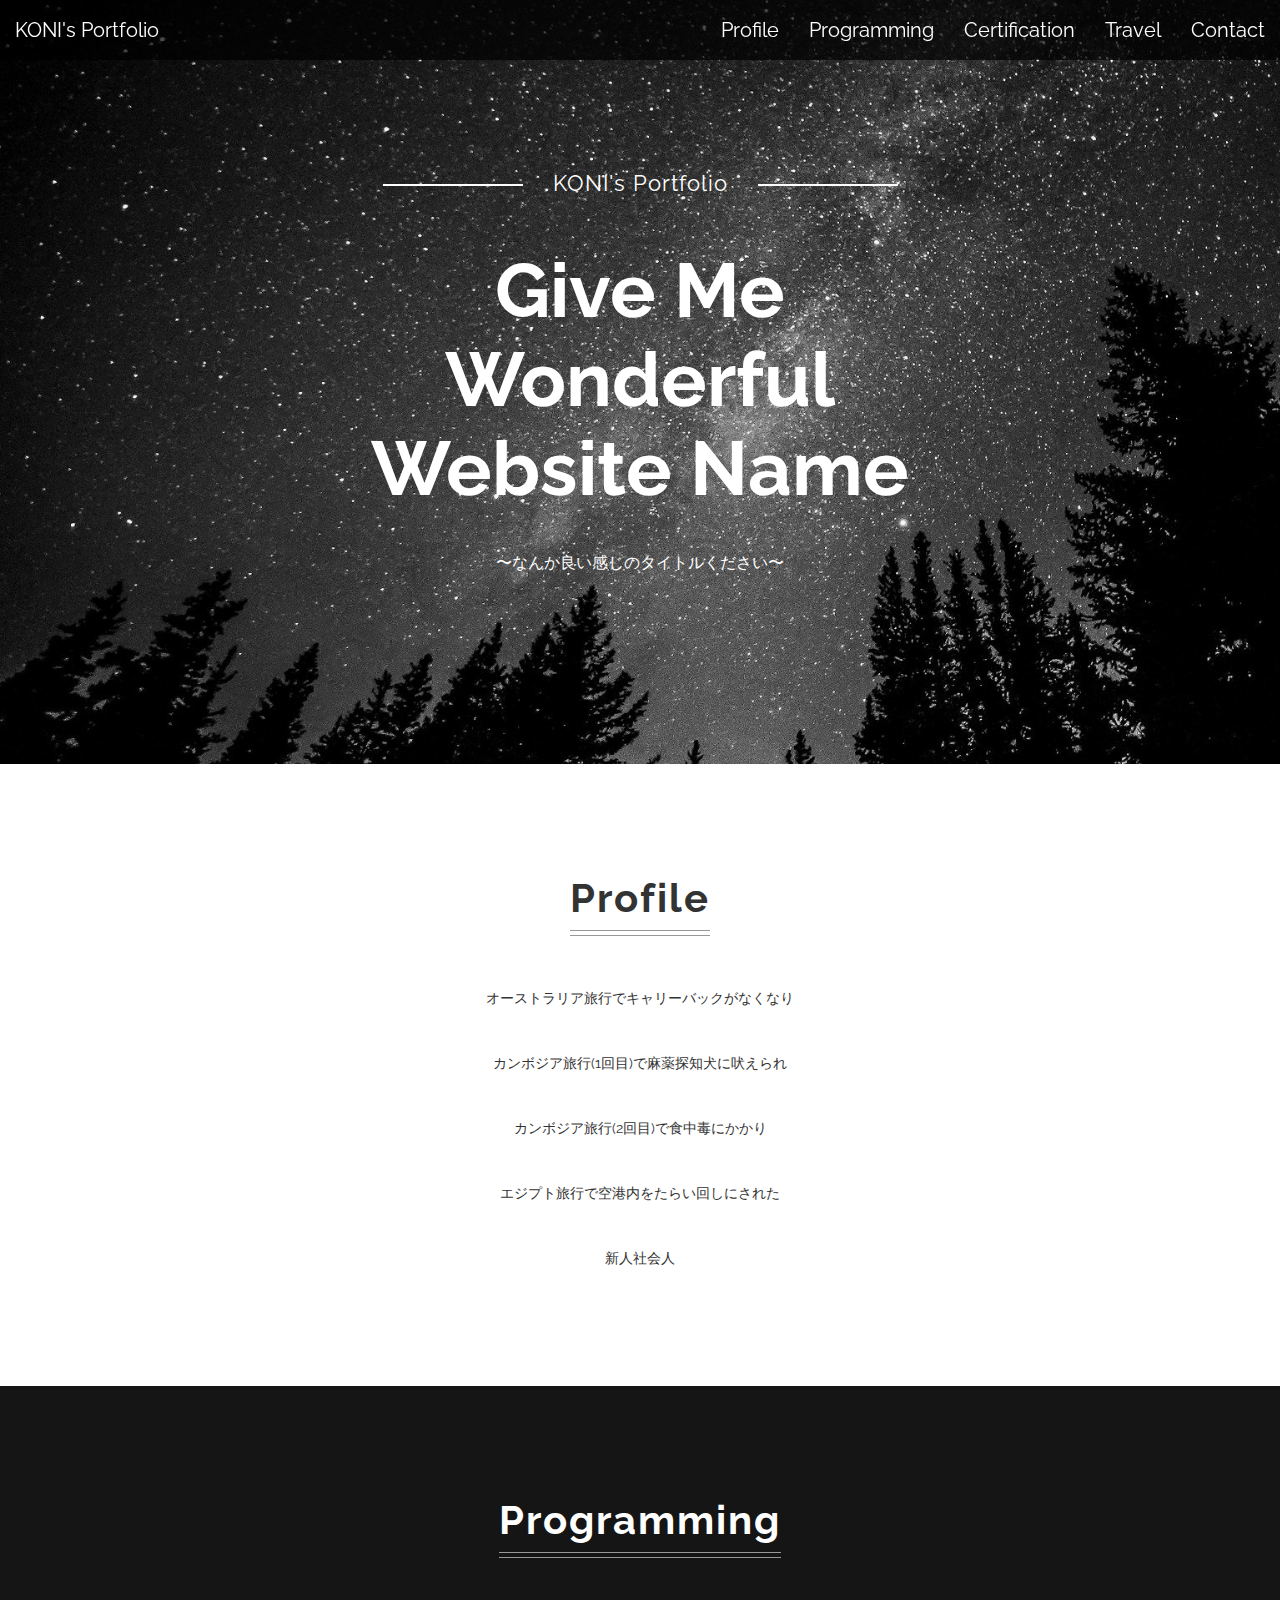
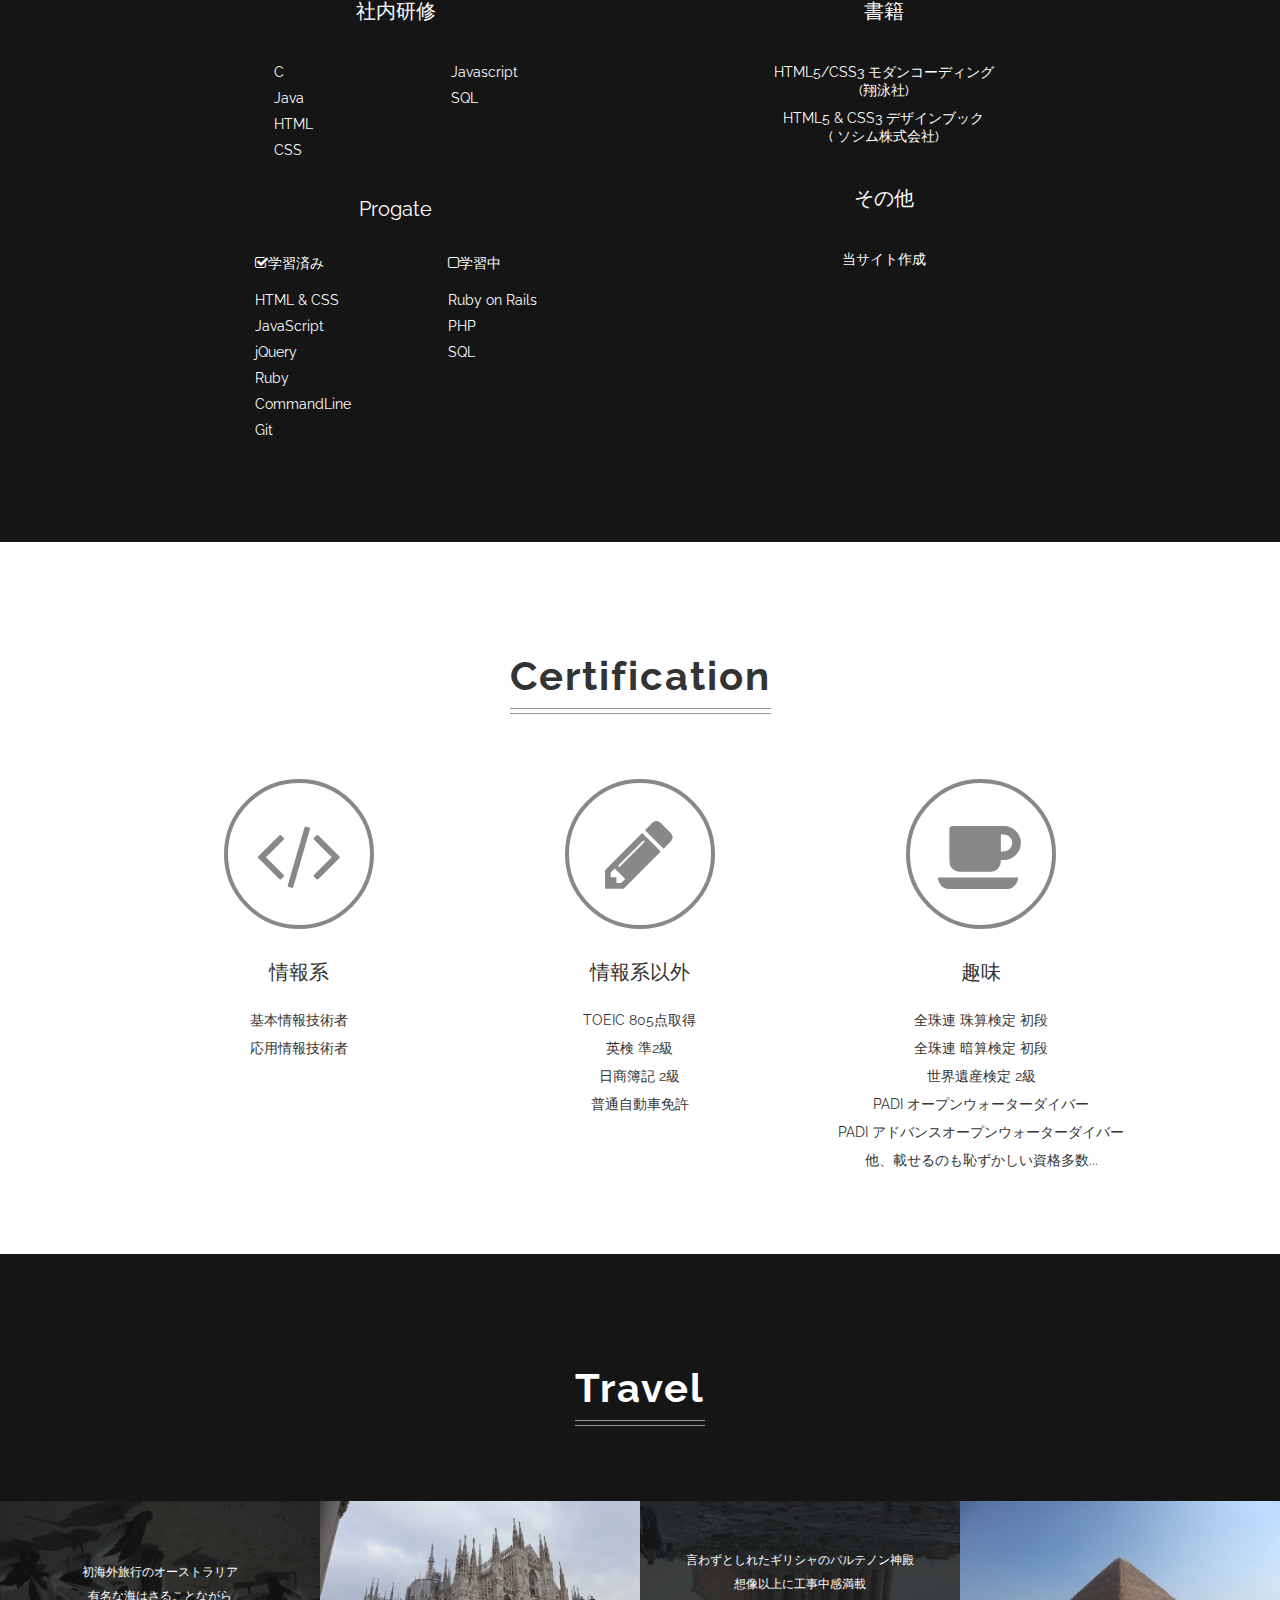
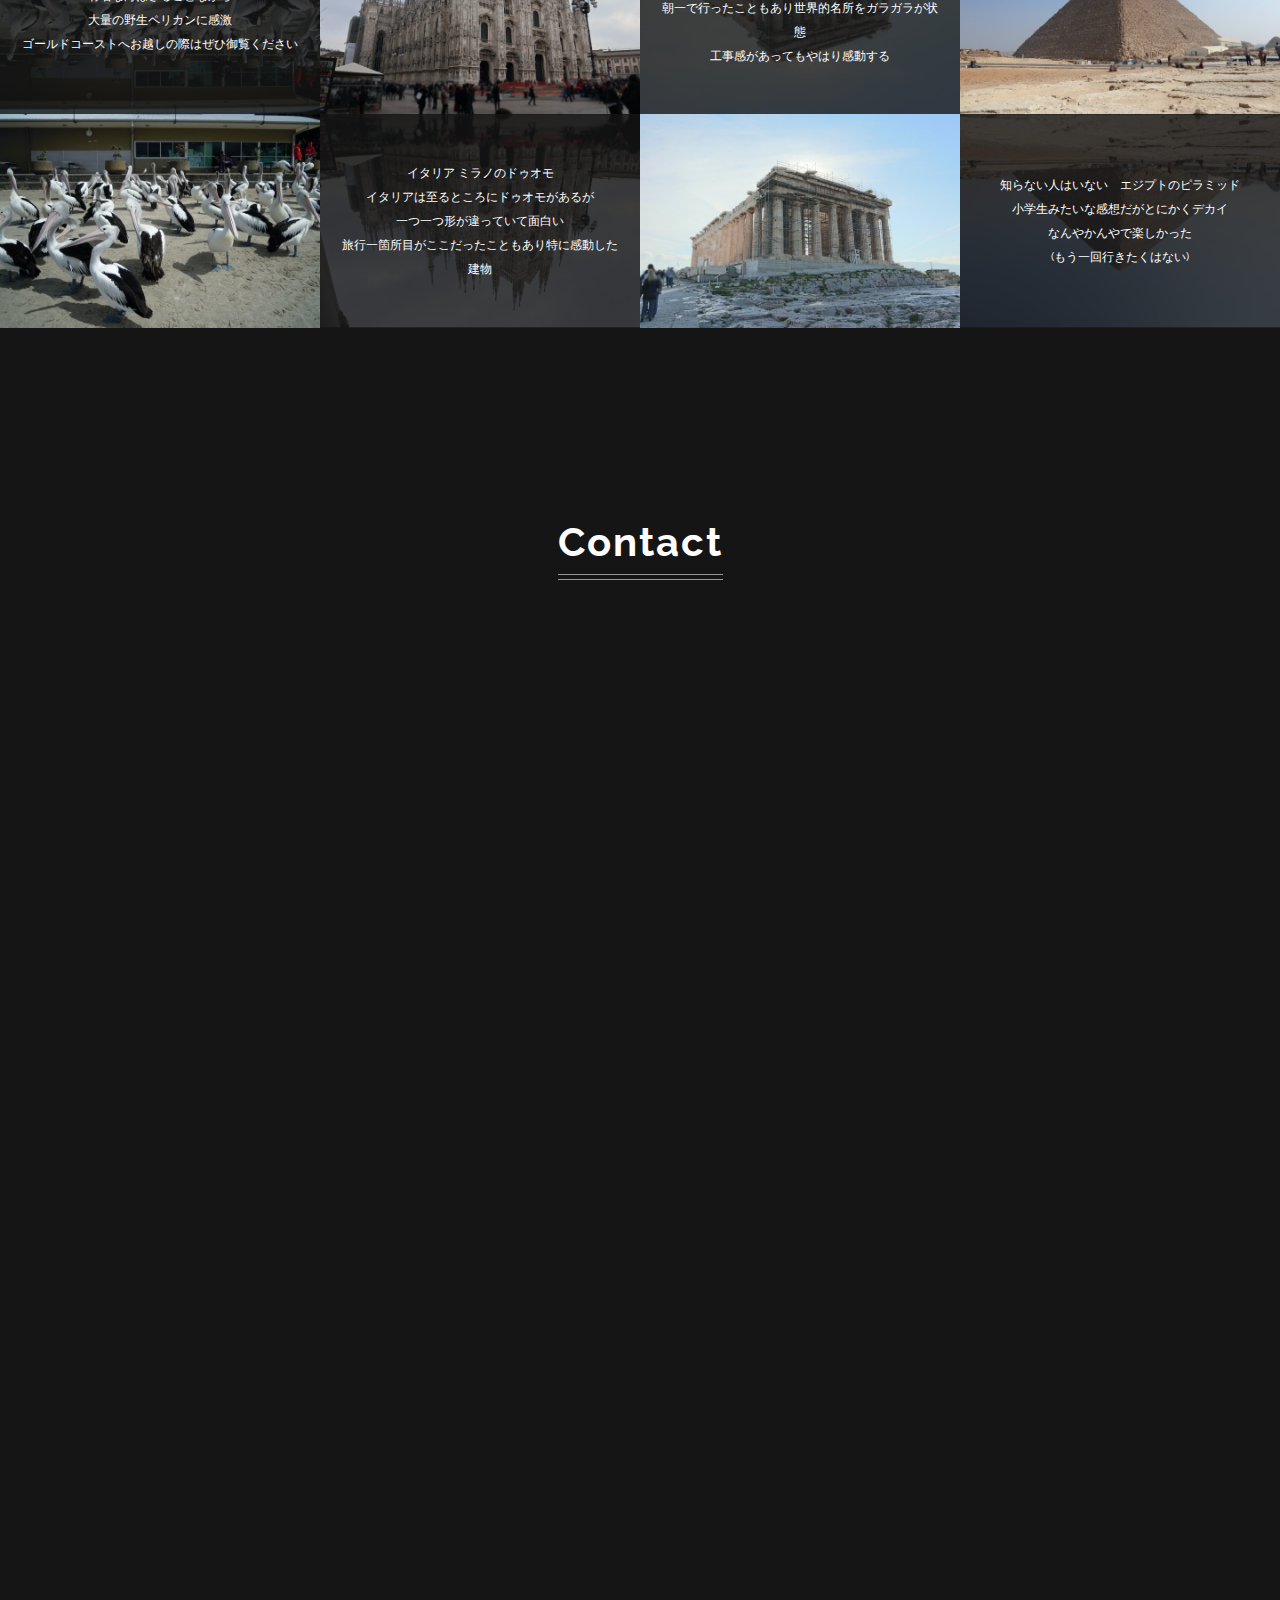
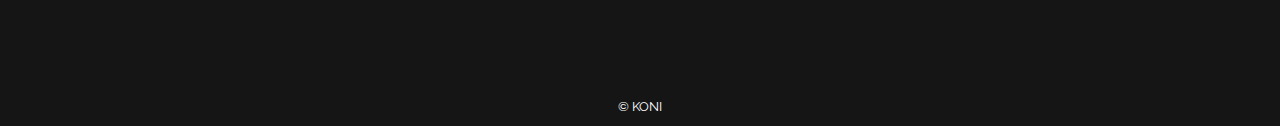
==== commit 05e6be62: "Add files via upload" ====
--- a/index.html
+++ b/index.html
@@ -9,6 +9,7 @@
   <link rel="stylesheet" href="https://maxcdn.bootstrapcdn.com/font-awesome/4.3.0/css/font-awesome.min.css">
   <link rel="stylesheet" href="./css/normalize.css">
   <link rel="stylesheet" href="./css/style.css">
+  <script src="https://ajax.googleapis.com/ajax/libs/jquery/3.5.1/jquery.min.js"></script>
 </head>
 
 <body>
@@ -68,6 +69,7 @@
             <ul>
               <li>HTML & CSS</li>
               <li>JavaScript</li>
+              <li>jQuery</li>
               <li>Ruby</li>
               <li>CommandLine</li>
               <li>Git</li>
@@ -200,6 +202,8 @@
     © KONI
   </footer>
   <script src="lib/placeholders.min.js"></script>
+  <!-- ヘッダのスクリプト -->
+  <script src="script.js"></script>
 </body>
 
 </html>
--- a/css/style.css
+++ b/css/style.css
@@ -23,7 +23,7 @@
   width: 100%;
   background-color: rgba(0, 0, 0, 0.7);
   color: #ffffff;
-  z-index: 1;
+  z-index: 2;
 }
 
 .header a {
